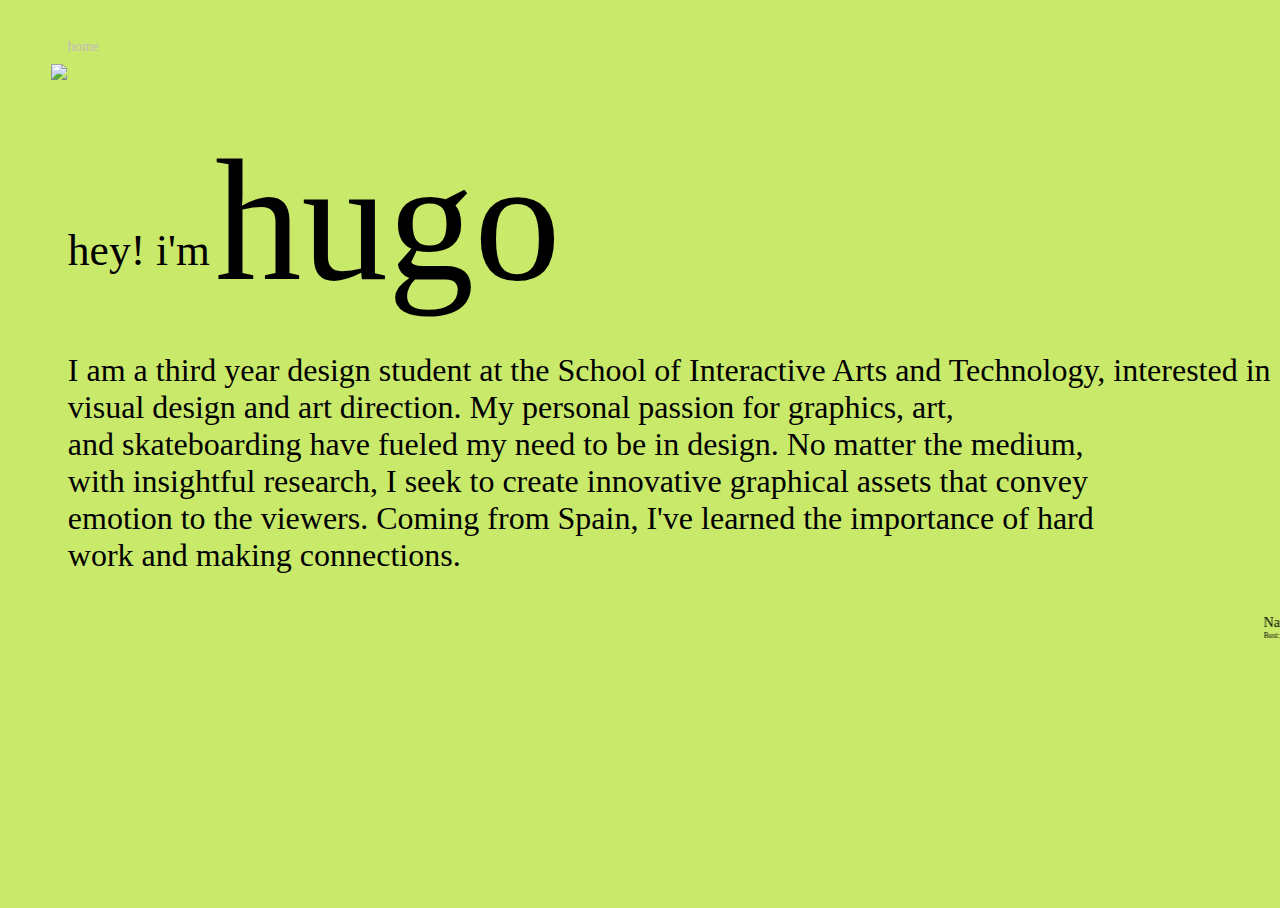
==== AboutMe.html @ 842d8e35 "Add files via upload" ====
<!DOCTYPE html>
	<html lang="en">
	<head>
		<meta charset ="UTF-8" />
		<link rel="stylesheet" href="AboutMe.css" />
		<script src="https://unpkg.com/aos@2.3.1/dist/aos.js"></script>
		<script src="https://ajax.googleapis.com/ajax/libs/jquery/3.3.1/jquery.min.js"></script>
		<meta name="viewport" content="width=device-width, initial-scale=1">
		<title> Portfolio</title>

    </head>

		<body>

			<img id="cross" src="cross.svg">
			<p id="hello">hey! i'm </p>
			<p id="boss">hugo</p>

			<p id="description">I am a third year design student at the School of Interactive Arts and Technology,
				interested in visual design and art direction. My personal passion for graphics, art,<br>
				and skateboarding have fueled my need to be in design. No matter the medium,
				<br>with insightful research, I seek to create innovative graphical assets that convey<br>
				emotion to the viewers. Coming from Spain, I've learned the importance of hard
				<br>work and making connections.</p>

				<a href="portfoliointro2.html" id="previous">home</a>

				<marquee id="marq" behavior="scroll" Scrollamount=2 direction="left">Name: Hugo Duran / Place of Birth: Lugo (Spain) / Date of Birth: December 4th, 1998 / Zodiac Sign: Sagittarius / Blood Type: O+ Type / Height: 168cm / Weight : 58.9kg </marquee>
				<marquee id="marq2" behavior="scroll" Scrollamount=2 direction="left">Bust: 90cm / Waist: 60cm / Hip: 90cm / Foot: 25cm / Size of Head: 54cm / Length from the Crotch to the Ankle: 68cm / Length of Arms: 68cm / Hair: Black (Really dark brown) / Width of the Face: 18cm / Length of the Face: 25cm / Eye Color: Brown / Visual acuity: 20/20 / Number of Pets: 1 Dog + 3 Fish &nbsp &nbsp &nbsp &nbsp &nbsp &nbsp &nbsp &nbsp &nbsp </marquee>


    </body>
    </html>
---- AboutMe.css ----
@font-face	{

  font-family:Neue Hass Grotesc;
  src:url("NHaasGroteskDSPro-65Md.ttf");
}

@font-face	{

  font-family:bdLofi;
  src:url("bd_lofi.otf");
}

@font-face	{

  font-family:Neue Hass Grotesc R;
  src:url("NHaasGroteskDSPro-55Rg.ttf");
}

body, html {
    height:100%;
    background-color:#C9E96A;
}

#hello {
  font-family: Neue Hass Grotesc;
  font-size:3.40vw;
	position:absolute;
	left:5.3vw;
	top:14.20vw;
}

#boss {
  font-family: bdlofi;
  font-size:13.5vw;
  position:absolute;
  left:16.8vw;
  top: -4vw;
}

#description{
  font-family: Neue Hass Grotesc;
  font-size:2.5vw;
	position:absolute;
	left:5.3vw;
	top:25vw;
}

#cross{
  //width:69.5vw;
  position:absolute;
  top:5vw;
  left:4vw;
}

#previous{
  font-family: Neue Hass Grotesc;
  font-size:1.1vw;
	position:absolute;
	left:5.3vw;
	top:3vw;
}

#marq{
  font-family: Neue Hass Grotesc;
  font-size:1.1vw;
  position:absolute;
  width:100%;
  top:48vw;
  left:0vw;
}

#marq2{
  font-family: Neue Hass Grotesc R;
  font-size:0.6vw;
  position:absolute;
  width:100%;
  top:49.3vw;
  left:0vw;
}

a:link {
  color: #c1bbbb;
  text-decoration: none;
}

/* visited link */
a:visited {
  color: #c1bbbb;
  text-decoration: none;
}

/* mouse over link */
a:hover {
  color: black;
  text-decoration: none;
}

/* selected link */
a:active {
  color: #c1bbbb;
  text-decoration: none;
}
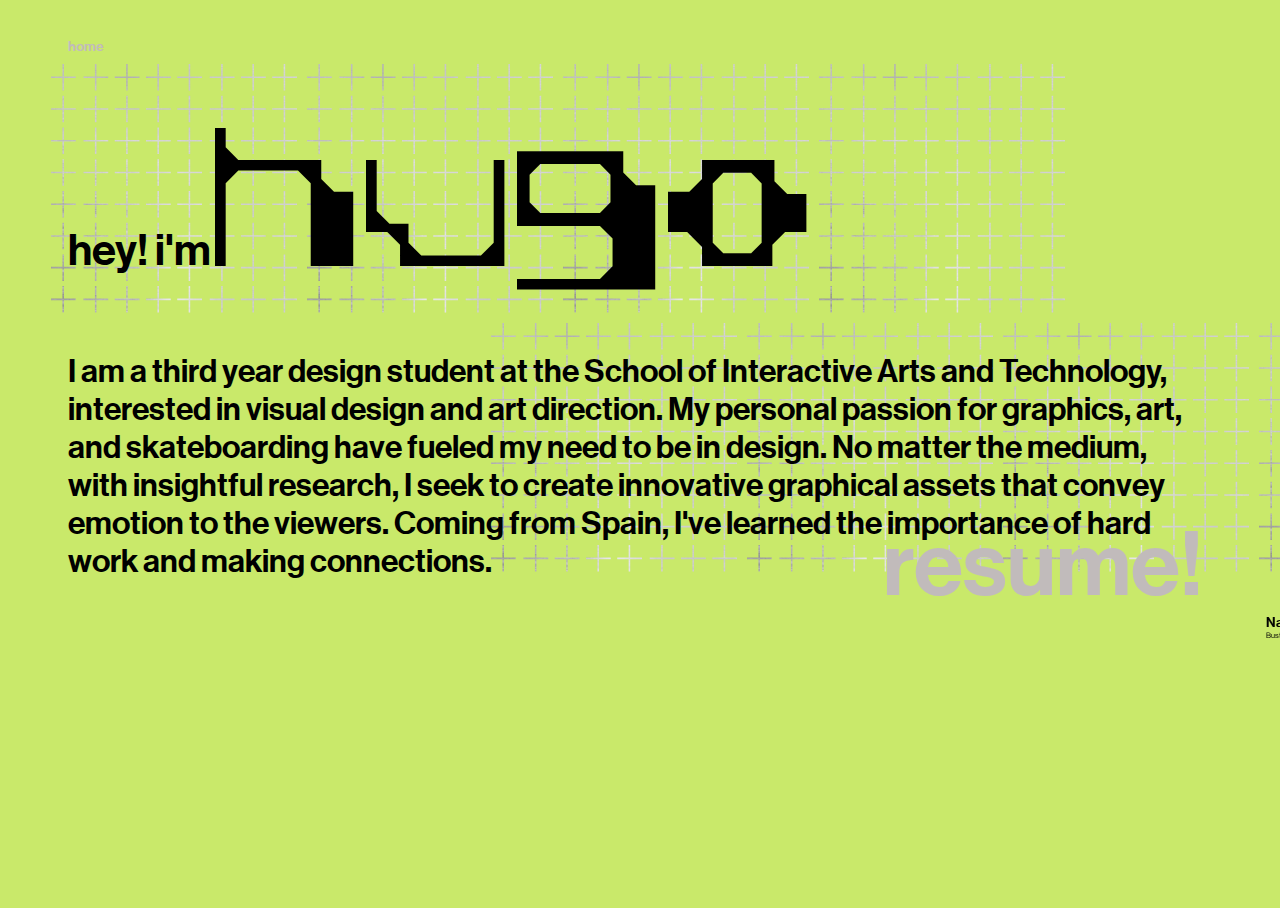
==== commit 202d3000: "Add files via upload" ====
--- a/AboutMe.html
+++ b/AboutMe.html
@@ -24,6 +24,7 @@
 				<br>work and making connections.</p>
 
 				<a href="portfoliointro2.html" id="previous">home</a>
+				<a href="resume.pdf" id="resume">resume!</a>
 
 				<marquee id="marq" behavior="scroll" Scrollamount=2 direction="left">Name: Hugo Duran / Place of Birth: Lugo (Spain) / Date of Birth: December 4th, 1998 / Zodiac Sign: Sagittarius / Blood Type: O+ Type / Height: 168cm / Weight : 58.9kg </marquee>
 				<marquee id="marq2" behavior="scroll" Scrollamount=2 direction="left">Bust: 90cm / Waist: 60cm / Hip: 90cm / Foot: 25cm / Size of Head: 54cm / Length from the Crotch to the Ankle: 68cm / Length of Arms: 68cm / Hair: Black (Really dark brown) / Width of the Face: 18cm / Length of the Face: 25cm / Eye Color: Brown / Visual acuity: 20/20 / Number of Pets: 1 Dog + 3 Fish &nbsp &nbsp &nbsp &nbsp &nbsp &nbsp &nbsp &nbsp &nbsp </marquee>
--- a/AboutMe.css
+++ b/AboutMe.css
@@ -60,6 +60,19 @@
 	top:3vw;
 }
 
+#resume{
+  font-family: Neue Hass Grotesc;
+  font-size:7vw;
+	position:absolute;
+	right:6vw;
+	top:40vw;
+}
+
+#resume:hover {
+  color: rgb(114,207,235);
+  text-decoration: none;
+}
+
 #marq{
   font-family: Neue Hass Grotesc;
   font-size:1.1vw;
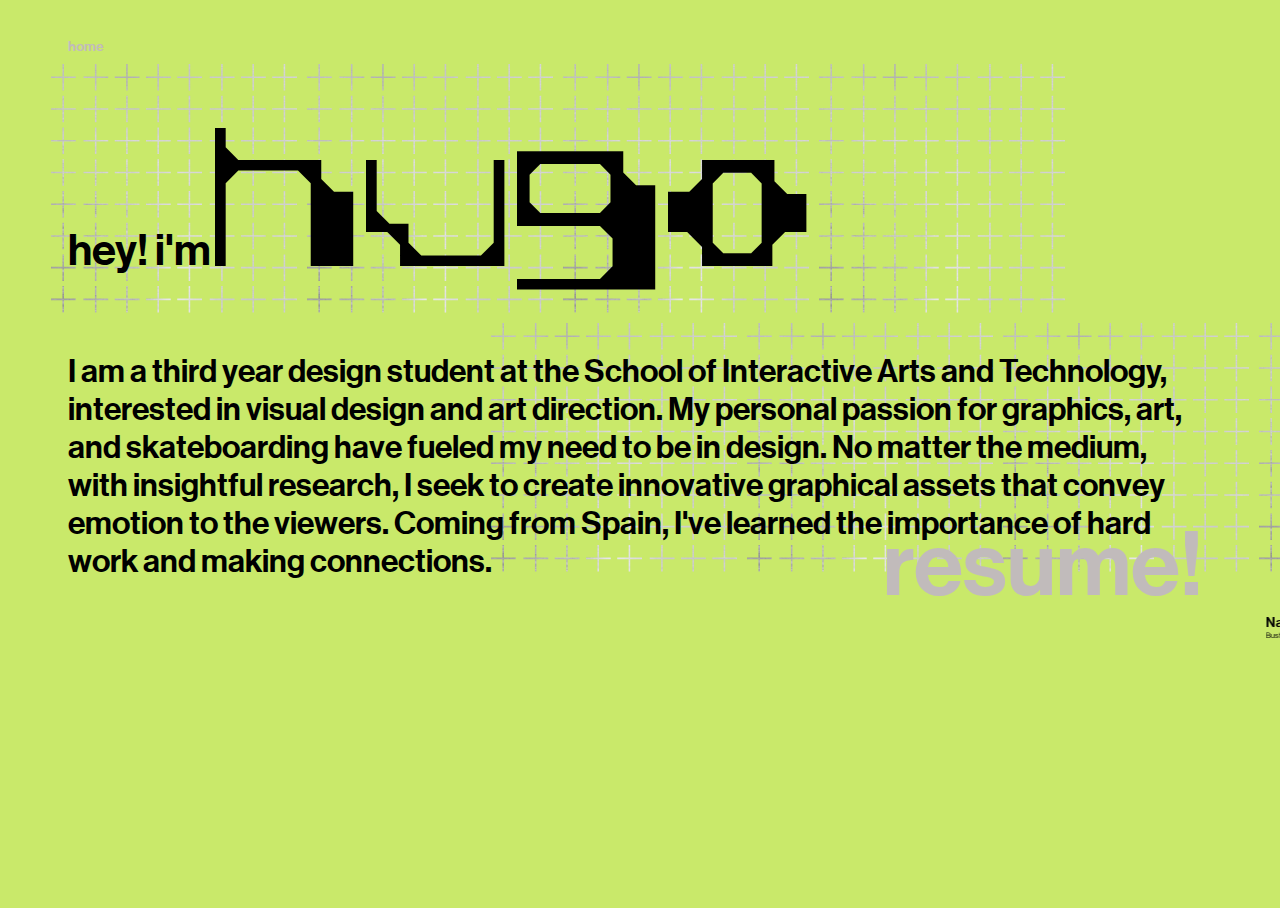
==== commit 6e0254dd: "Update AboutMe.html" ====
--- a/AboutMe.html
+++ b/AboutMe.html
@@ -6,7 +6,7 @@
 		<script src="https://unpkg.com/aos@2.3.1/dist/aos.js"></script>
 		<script src="https://ajax.googleapis.com/ajax/libs/jquery/3.3.1/jquery.min.js"></script>
 		<meta name="viewport" content="width=device-width, initial-scale=1">
-		<title> Portfolio</title>
+		<title> About Me! </title>
 
     </head>
 
@@ -23,8 +23,8 @@
 				emotion to the viewers. Coming from Spain, I've learned the importance of hard
 				<br>work and making connections.</p>
 
-				<a href="portfoliointro2.html" id="previous">home</a>
-				<a href="resume.pdf" id="resume">resume!</a>
+				<a href="index.html" id="previous">home</a>
+				<a href="resume.pdf" id="resume" download>resume!</a>
 
 				<marquee id="marq" behavior="scroll" Scrollamount=2 direction="left">Name: Hugo Duran / Place of Birth: Lugo (Spain) / Date of Birth: December 4th, 1998 / Zodiac Sign: Sagittarius / Blood Type: O+ Type / Height: 168cm / Weight : 58.9kg </marquee>
 				<marquee id="marq2" behavior="scroll" Scrollamount=2 direction="left">Bust: 90cm / Waist: 60cm / Hip: 90cm / Foot: 25cm / Size of Head: 54cm / Length from the Crotch to the Ankle: 68cm / Length of Arms: 68cm / Hair: Black (Really dark brown) / Width of the Face: 18cm / Length of the Face: 25cm / Eye Color: Brown / Visual acuity: 20/20 / Number of Pets: 1 Dog + 3 Fish &nbsp &nbsp &nbsp &nbsp &nbsp &nbsp &nbsp &nbsp &nbsp </marquee>
--- a/AboutMe.css
+++ b/AboutMe.css
@@ -19,6 +19,8 @@
 body, html {
     height:100%;
     background-color:#C9E96A;
+    overflow-x: hidden;
+    overflow-y:hidden;
 }
 
 #hello {
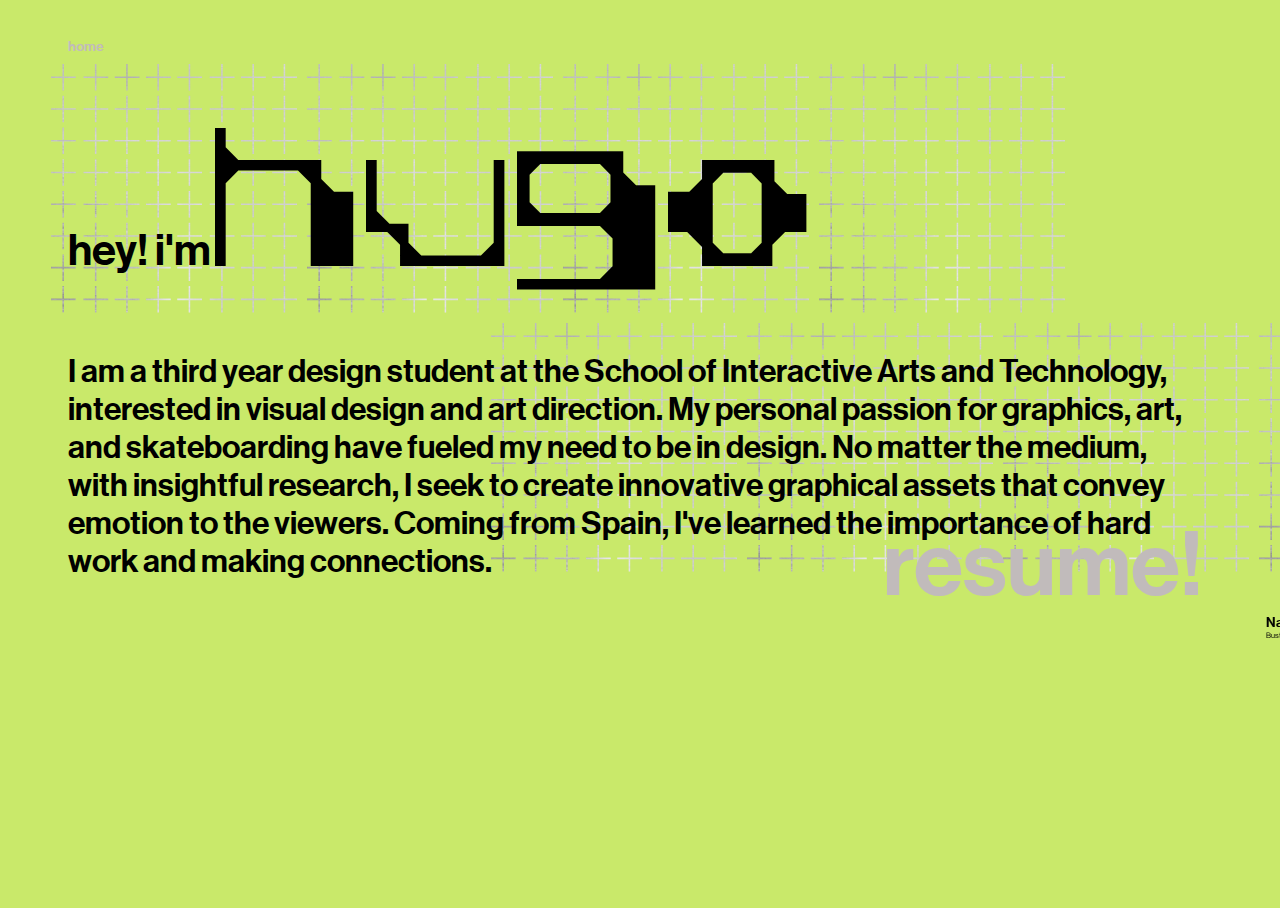
==== commit a0bea371: "Update AboutMe.html" ====
--- a/AboutMe.html
+++ b/AboutMe.html
@@ -24,7 +24,7 @@
 				<br>work and making connections.</p>
 
 				<a href="index.html" id="previous">home</a>
-				<a href="resume.pdf" id="resume" download>resume!</a>
+				<a href="updated - 2023.pdf" id="resume" download>resume!</a>
 
 				<marquee id="marq" behavior="scroll" Scrollamount=2 direction="left">Name: Hugo Duran / Place of Birth: Lugo (Spain) / Date of Birth: December 4th, 1998 / Zodiac Sign: Sagittarius / Blood Type: O+ Type / Height: 168cm / Weight : 58.9kg </marquee>
 				<marquee id="marq2" behavior="scroll" Scrollamount=2 direction="left">Bust: 90cm / Waist: 60cm / Hip: 90cm / Foot: 25cm / Size of Head: 54cm / Length from the Crotch to the Ankle: 68cm / Length of Arms: 68cm / Hair: Black (Really dark brown) / Width of the Face: 18cm / Length of the Face: 25cm / Eye Color: Brown / Visual acuity: 20/20 / Number of Pets: 1 Dog + 3 Fish &nbsp &nbsp &nbsp &nbsp &nbsp &nbsp &nbsp &nbsp &nbsp </marquee>
